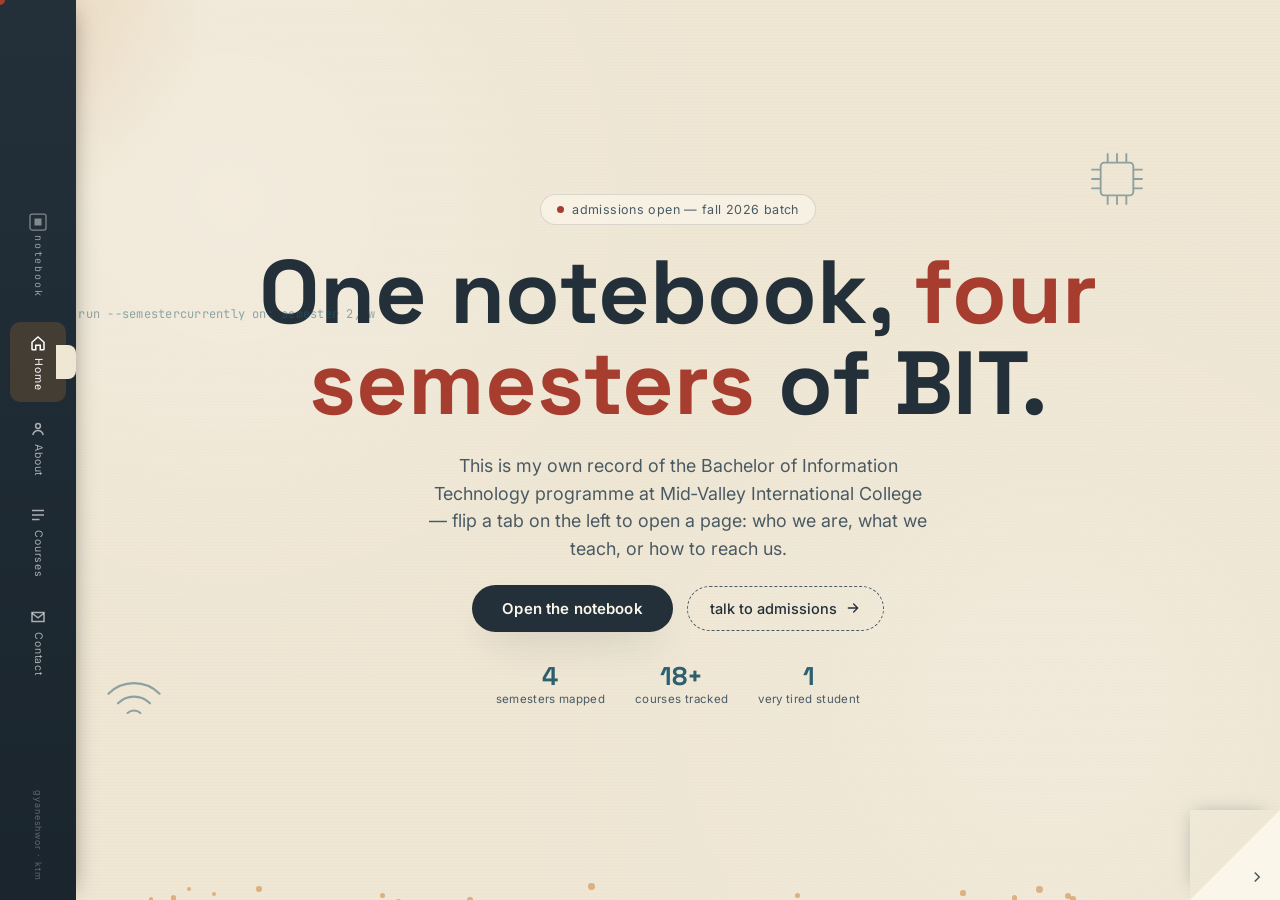
==== index.html @ 98baa6d1 "new files" ====
<!DOCTYPE html>
<html lang="en">
<head>
<meta charset="UTF-8">
<meta name="viewport" content="width=device-width, initial-scale=1.0">
<title>BIT Notebook — Mid-Valley International College</title>
<meta name="description" content="An interactive notebook for the BIT programme at Mid-Valley International College, Gyaneshwor, Kathmandu.">
<link rel="icon" href="data:image/svg+xml,%3Csvg xmlns='http://www.w3.org/2000/svg' viewBox='0 0 40 40'%3E%3Crect x='6' y='6' width='28' height='28' rx='3' fill='none' stroke='%232C5F6F' stroke-width='2'/%3E%3Cpath d='M14 14h12v12H14z' fill='%23C97B2E'/%3E%3C/svg%3E">
<link rel="stylesheet" href="style.css">
</head>
<body data-page="home">

<a href="#main" class="skip-link">Skip to content</a>
<div class="paper-grain" aria-hidden="true"></div>
<div class="cursor-glow" id="cursorGlow" aria-hidden="true"></div>
<div class="cursor-dot" id="cursorDot" aria-hidden="true"></div>
<div class="ink-transition" id="inkTransition" aria-hidden="true"></div>

  
<nav class="spine" aria-label="Notebook navigation">
  <div class="spine-mark" aria-hidden="true">
    <svg width="20" height="20" viewBox="0 0 40 40"><rect x="4" y="4" width="32" height="32" rx="4" fill="none" stroke="currentColor" stroke-width="2.5"/><path d="M13 13h14v14H13z" fill="currentColor"/></svg>
    <span>notebook</span>
  </div>
  <button class="spine-tab is-current" data-nav="index.html" aria-current="page">
    <svg viewBox="0 0 24 24" fill="none" stroke="currentColor" stroke-width="2"><path d="M4 11l8-7 8 7v9a1 1 0 01-1 1h-4v-6H9v6H5a1 1 0 01-1-1z"/></svg>
    <span>Home</span>
  </button>
  <button class="spine-tab" data-nav="about.html">
    <svg viewBox="0 0 24 24" fill="none" stroke="currentColor" stroke-width="2"><circle cx="12" cy="8" r="3.2"/><path d="M5 20c1.2-4 4-6 7-6s5.8 2 7 6"/></svg>
    <span>About</span>
  </button>
  <button class="spine-tab" data-nav="courses.html">
    <svg viewBox="0 0 24 24" fill="none" stroke="currentColor" stroke-width="2"><path d="M4 6h16M4 12h16M4 18h10"/></svg>
    <span>Courses</span>
  </button>
  <button class="spine-tab" data-nav="contact.html">
    <svg viewBox="0 0 24 24" fill="none" stroke="currentColor" stroke-width="2"><path d="M4 6h16v12H4z"/><path d="M4 7l8 6 8-6"/></svg>
    <span>Contact</span>
  </button>
  <span class="spine-foot">gyaneshwor &middot; ktm</span>
</nav>

<main id="main" class="book-page hero-page">
  <div class="hero-particles" aria-hidden="true"></div>

  <div class="doodle" data-parallax="0.4" style="top:16%;right:10%;width:70px;height:70px" aria-hidden="true">
    <svg viewBox="0 0 60 60"><rect x="16" y="16" width="28" height="28" rx="3" fill="none" stroke="currentColor" stroke-width="1.6"/><g stroke="currentColor" stroke-width="1.6"><path d="M22 16V8M30 16V8M38 16V8M22 44v8M30 44v8M38 44v8M16 22H8M16 30H8M16 38H8M44 22h8M44 30h8M44 38h8"/></g></svg>
  </div>
  <div class="doodle" data-parallax="0.55" style="bottom:20%;left:8%;width:64px;height:44px" aria-hidden="true">
    <svg viewBox="0 0 60 40"><g fill="none" stroke="currentColor" stroke-width="2" stroke-linecap="round"><path d="M6 16a34 34 0 0148 0"/><path d="M15 25a21 21 0 0130 0"/><path d="M24 34a9 9 0 0112 0"/></g></svg>
  </div>
  <div class="doodle mono" data-parallax="0.25" style="top:34%;left:5%;font-size:12px" aria-hidden="true">&gt; run --semester<span id="heroType"></span></div>

  <span class="tag-strip"><span class="tag-dot"></span> admissions open — fall 2026 batch</span>

  <h1 class="hero-title">
    One notebook, <span class="grad-word">four semesters<svg class="underline-scribble" viewBox="0 0 220 24" preserveAspectRatio="none" aria-hidden="true"><path d="M4 14 C 40 4, 80 20, 118 10 S 190 4, 216 12" fill="none" stroke="#C97B2E" stroke-width="5" stroke-linecap="round"/></svg></span> of BIT.
  </h1>

  <p class="hero-sub">This is my own record of the Bachelor of Information Technology programme at Mid&#8209;Valley International College — flip a tab on the left to open a page: who we are, what we teach, or how to reach us.</p>

  <div class="cta-row">
    <button class="stamp-btn" data-nav="about.html"><span>Open the notebook</span></button>
    <button class="ghost-btn" data-nav="contact.html">talk to admissions
      <svg viewBox="0 0 24 24" width="16" height="16"><path d="M5 12h14M13 6l6 6-6 6" fill="none" stroke="currentColor" stroke-width="2" stroke-linecap="round" stroke-linejoin="round"/></svg>
    </button>
  </div>

  <div class="hero-facts">
    <div class="hero-fact"><strong>4</strong><span>semesters mapped</span></div>
    <div class="hero-fact"><strong>18+</strong><span>courses tracked</span></div>
    <div class="hero-fact"><strong>1</strong><span>very tired student</span></div>
  </div>

  <button class="corner-fold-hint" data-nav="about.html" aria-label="Turn to the About page">
    <svg width="18" height="18" viewBox="0 0 24 24" fill="none" stroke="currentColor" stroke-width="2"><path d="M9 6l6 6-6 6"/></svg>
  </button>
</main>

<script src="script.js"></script>
</body>
</html>
---- style.css ----
@import url('https://fonts.googleapis.com/css2?family=Space+Grotesk:wght@400;500;600;700&family=Caveat:wght@500;600;700&family=Inter:wght@400;500;600;700&family=JetBrains+Mono:wght@400;500;700&display=swap');

:root {
  --paper: #efe6d3;
  --paper-deep: #e6dac0;
  --card: #fbf6ea;
  --ink: #23303a;
  --ink-soft: #4a5a63;
  --teal: #2c5f6f;
  --rust: #a63d2f;
  --amber: #c97b2e;
  --line: rgba(35, 48, 58, 0.14);
  --shadow-soft: 0 18px 40px -18px rgba(35, 48, 58, 0.35);
  --shadow-lift: 0 28px 55px -20px rgba(35, 48, 58, 0.45);
  --radius-lg: 22px;
  --radius-md: 14px;
  --spine-w: 76px;
}

* { box-sizing: border-box; }

html, body {
  height: 100%;
  margin: 0;
  overscroll-behavior: none;
}

body {
  font-family: 'Inter', sans-serif;
  color: var(--ink);
  background: var(--paper);
  overflow: hidden;
  -webkit-font-smoothing: antialiased;
}

h1, h2, h3, h4 {
  font-family: 'Space Grotesk', sans-serif;
  margin: 0;
  color: var(--ink);
}

p { margin: 0; }

a { color: inherit; text-decoration: none; }

button {
  font-family: inherit;
  border: none;
  background: none;
  cursor: pointer;
  color: inherit;
}

::selection { background: var(--amber); color: #fff; }

.hand { font-family: 'Caveat', cursive; }
.mono { font-family: 'JetBrains Mono', monospace; letter-spacing: 0.02em; }

@media (prefers-reduced-motion: reduce) {
  *, *::before, *::after {
    animation-duration: 0.001ms !important;
    transition-duration: 0.001ms !important;
  }
}

.skip-link {
  position: absolute;
  left: -999px;
  top: 0;
  background: var(--ink);
  color: #fff;
  padding: 8px 14px;
  z-index: 999;
}
.skip-link:focus { left: 8px; top: 8px; }

.paper-grain {
  position: fixed;
  inset: 0;
  pointer-events: none;
  z-index: 1;
  opacity: 0.5;
  background-image:
    radial-gradient(circle at 18% 22%, rgba(255,255,255,0.5), transparent 40%),
    radial-gradient(circle at 82% 78%, rgba(255,255,255,0.35), transparent 45%),
    repeating-linear-gradient(0deg, rgba(35,48,58,0.02) 0px, rgba(35,48,58,0.02) 1px, transparent 1px, transparent 3px);
}

.cursor-glow {
  position: fixed;
  width: 420px;
  height: 420px;
  border-radius: 50%;
  transform: translate(-50%, -50%);
  background: radial-gradient(circle, rgba(201,123,46,0.16), transparent 70%);
  pointer-events: none;
  z-index: 2;
  transition: opacity 0.3s ease;
}

.cursor-dot {
  position: fixed;
  width: 10px;
  height: 10px;
  border-radius: 50%;
  background: var(--rust);
  transform: translate(-50%, -50%);
  pointer-events: none;
  z-index: 900;
  transition: width 0.2s, height 0.2s, background 0.2s;
}
.cursor-dot.is-active { width: 26px; height: 26px; background: var(--amber); opacity: 0.55; }

@media (hover: none), (pointer: coarse) {
  .cursor-glow, .cursor-dot { display: none; }
}

.ink-transition {
  position: fixed;
  z-index: 998;
  width: 24px;
  height: 24px;
  border-radius: 50%;
  background: var(--ink);
  transform: translate(-50%, -50%) scale(0);
  pointer-events: none;
}
.ink-transition.active {
  animation: inkSpread 0.62s cubic-bezier(0.6, 0, 0.2, 1) forwards;
}
@keyframes inkSpread {
  0% { transform: translate(-50%, -50%) scale(0); }
  70% { transform: translate(-50%, -50%) scale(60); }
  100% { transform: translate(-50%, -50%) scale(80); opacity: 1; }
}

.book-page {
  position: relative;
  height: 100vh;
  width: 100vw;
  padding-left: var(--spine-w);
  display: flex;
  flex-direction: column;
  z-index: 3;
  animation: pageIn 0.7s cubic-bezier(0.2, 0.7, 0.2, 1) both;
}
@keyframes pageIn {
  from { opacity: 0; transform: translateY(14px) scale(0.995); }
  to { opacity: 1; transform: translateY(0) scale(1); }
}

.spine {
  position: fixed;
  left: 0;
  top: 0;
  height: 100vh;
  width: var(--spine-w);
  z-index: 50;
  display: flex;
  flex-direction: column;
  align-items: center;
  justify-content: center;
  gap: 6px;
  background: linear-gradient(180deg, var(--ink) 0%, #1a252d 100%);
  box-shadow: 6px 0 24px -12px rgba(0,0,0,0.5);
}

.spine-mark {
  color: rgba(255,255,255,0.55);
  margin-bottom: 18px;
  display: flex;
  flex-direction: column;
  align-items: center;
  gap: 3px;
}
.spine-mark svg { opacity: 0.8; }
.spine-mark span {
  font-family: 'JetBrains Mono', monospace;
  font-size: 10px;
  letter-spacing: 0.18em;
  writing-mode: vertical-rl;
}

.spine-tab {
  position: relative;
  width: 56px;
  padding: 12px 6px;
  border-radius: 10px;
  color: rgba(255,255,255,0.62);
  display: flex;
  flex-direction: column;
  align-items: center;
  gap: 6px;
  transition: background 0.25s, color 0.25s, transform 0.25s;
}
.spine-tab svg { width: 18px; height: 18px; }
.spine-tab span {
  font-size: 10.5px;
  letter-spacing: 0.08em;
  writing-mode: vertical-rl;
  text-orientation: mixed;
}
.spine-tab:hover { color: #fff; transform: translateX(3px); background: rgba(255,255,255,0.08); }
.spine-tab.is-current {
  color: #fff;
  background: rgba(201,123,46,0.22);
}
.spine-tab.is-current::before {
  content: '';
  position: absolute;
  right: -10px;
  top: 50%;
  width: 20px;
  height: 34px;
  transform: translateY(-50%);
  background: var(--paper);
  border-radius: 0 8px 8px 0;
}
.spine-tab:focus-visible { outline: 2px solid var(--amber); outline-offset: 2px; }

.spine-foot {
  position: absolute;
  bottom: 20px;
  color: rgba(255,255,255,0.3);
  font-size: 9px;
  letter-spacing: 0.1em;
  writing-mode: vertical-rl;
}

.corner-fold-hint {
  position: absolute;
  right: 0;
  bottom: 0;
  width: 90px;
  height: 90px;
  cursor: pointer;
  z-index: 30;
}
.corner-fold-hint::before {
  content: '';
  position: absolute;
  right: 0;
  bottom: 0;
  width: 0;
  height: 0;
  border-style: solid;
  border-width: 0 0 90px 90px;
  border-color: transparent transparent var(--card) transparent;
  box-shadow: -6px -6px 18px -10px rgba(35,48,58,0.35);
  transition: border-width 0.25s ease;
}
.corner-fold-hint:hover::before { border-width: 0 0 100px 100px; }
.corner-fold-hint svg {
  position: absolute;
  right: 14px;
  bottom: 14px;
  color: var(--ink-soft);
}

.doodle { position: absolute; color: var(--teal); opacity: 0.5; z-index: 2; }
.doodle svg { width: 100%; height: 100%; }

.hero-page {
  align-items: center;
  justify-content: center;
  text-align: center;
  gap: 22px;
  padding: 0 6vw 0 calc(var(--spine-w) + 6vw);
}

.stamp-mark {
  display: flex;
  align-items: center;
  gap: 10px;
  color: var(--teal);
}
.stamp-mark span {
  font-family: 'Space Grotesk', sans-serif;
  font-weight: 600;
  font-size: 15px;
  letter-spacing: 0.02em;
}
.stamp-mark em { font-style: normal; color: var(--rust); }

.tag-strip {
  display: inline-flex;
  align-items: center;
  gap: 8px;
  padding: 7px 16px;
  border-radius: 999px;
  border: 1px solid var(--line);
  background: rgba(251,246,234,0.7);
  font-size: 12.5px;
  letter-spacing: 0.03em;
  color: var(--ink-soft);
}
.tag-dot {
  width: 7px; height: 7px; border-radius: 50%;
  background: var(--rust);
  box-shadow: 0 0 0 0 rgba(166,61,47,0.6);
  animation: dotPulse 2.2s infinite;
}
@keyframes dotPulse {
  0% { box-shadow: 0 0 0 0 rgba(166,61,47,0.5); }
  70% { box-shadow: 0 0 0 8px rgba(166,61,47,0); }
  100% { box-shadow: 0 0 0 0 rgba(166,61,47,0); }
}

.hero-title {
  font-size: clamp(2.6rem, 7vw, 5.6rem);
  line-height: 1.02;
  font-weight: 700;
  max-width: 16ch;
}
.hero-title .grad-word { position: relative; color: var(--rust); }
.underline-scribble { width: 100%; height: 16px; position: absolute; left: 0; bottom: -10px; }

.hero-sub {
  max-width: 46ch;
  font-size: clamp(0.95rem, 1.5vw, 1.12rem);
  color: var(--ink-soft);
  line-height: 1.55;
}

.cta-row { display: flex; align-items: center; gap: 14px; flex-wrap: wrap; justify-content: center; }

.stamp-btn {
  position: relative;
  display: inline-flex;
  align-items: center;
  gap: 8px;
  padding: 14px 30px;
  border-radius: 999px;
  background: var(--ink);
  color: #fbf6ea;
  font-weight: 600;
  font-size: 15px;
  letter-spacing: 0.01em;
  box-shadow: var(--shadow-soft);
  transition: transform 0.25s cubic-bezier(0.2,0.8,0.2,1), box-shadow 0.25s;
}
.stamp-btn:hover { transform: translateY(-3px); box-shadow: var(--shadow-lift); }
.stamp-btn:active { transform: translateY(0); }
.stamp-btn.dark { background: var(--rust); }

.ghost-btn {
  display: inline-flex;
  align-items: center;
  gap: 8px;
  padding: 13px 22px;
  border-radius: 999px;
  border: 1.5px dashed var(--ink-soft);
  color: var(--ink);
  font-weight: 500;
  font-size: 14.5px;
  transition: background 0.25s, border-color 0.25s, transform 0.2s;
}
.ghost-btn:hover { background: rgba(35,48,58,0.06); border-color: var(--ink); transform: translateY(-2px); }

.hero-facts { display: flex; gap: 30px; margin-top: 6px; }
.hero-fact { display: flex; flex-direction: column; align-items: center; }
.hero-fact strong { font-family: 'Space Grotesk', sans-serif; font-size: 1.6rem; color: var(--teal); }
.hero-fact span { font-size: 11.5px; color: var(--ink-soft); letter-spacing: 0.03em; }

.hero-particles { position: absolute; inset: 0; overflow: hidden; z-index: 1; pointer-events: none; }
.hero-particles span {
  position: absolute;
  width: 5px; height: 5px;
  border-radius: 50%;
  background: var(--amber);
  opacity: 0.5;
  animation: floaty linear infinite;
}
@keyframes floaty {
  0% { transform: translateY(0) translateX(0); opacity: 0; }
  10% { opacity: 0.55; }
  90% { opacity: 0.4; }
  100% { transform: translateY(-90vh) translateX(20px); opacity: 0; }
}

.content-head {
  display: flex;
  align-items: baseline;
  justify-content: space-between;
  gap: 24px;
  padding: 4vh 4vw 0;
}
.content-head .eyebrow {
  font-family: 'JetBrains Mono', monospace;
  font-size: 11.5px;
  letter-spacing: 0.14em;
  text-transform: uppercase;
  color: var(--rust);
}
.content-head h2 { font-size: clamp(1.6rem, 3vw, 2.3rem); }

.tab-flags {
  display: flex;
  gap: 8px;
  padding: 0 4vw;
  margin-top: 14px;
}
.tab-flag {
  padding: 9px 18px;
  border-radius: 10px 10px 0 0;
  background: rgba(35,48,58,0.06);
  color: var(--ink-soft);
  font-size: 13.5px;
  font-weight: 600;
  letter-spacing: 0.01em;
  transition: background 0.25s, color 0.25s, transform 0.2s;
  position: relative;
  top: 2px;
}
.tab-flag:hover { transform: translateY(-2px); }
.tab-flag.is-active {
  background: var(--card);
  color: var(--ink);
  box-shadow: 0 -6px 16px -8px rgba(35,48,58,0.3);
}

.tab-stage {
  flex: 1;
  margin: 0 4vw 4vh;
  background: var(--card);
  border-radius: 4px var(--radius-lg) var(--radius-lg) var(--radius-lg);
  box-shadow: var(--shadow-soft);
  overflow: hidden;
  position: relative;
}

.tab-panel {
  position: absolute;
  inset: 0;
  padding: clamp(20px, 4vh, 44px) clamp(20px, 4vw, 56px);
  overflow: auto;
  opacity: 0;
  transform: rotateY(8deg) translateX(14px);
  transform-origin: left center;
  transition: opacity 0.4s ease, transform 0.45s cubic-bezier(0.2,0.8,0.2,1);
  pointer-events: none;
}
.tab-panel.is-active {
  opacity: 1;
  transform: rotateY(0) translateX(0);
  pointer-events: auto;
}

.about-grid {
  display: grid;
  grid-template-columns: 1.15fr 0.85fr;
  gap: 34px;
  height: 100%;
  align-items: start;
}
.about-copy p { color: var(--ink-soft); line-height: 1.7; font-size: 1rem; margin-bottom: 14px; }
.about-copy .handwritten { display: block; margin-top: 6px; font-family: 'Caveat', cursive; font-size: 1.3rem; color: var(--rust); }

.stat-strip { display: grid; grid-template-columns: repeat(4, 1fr); gap: 14px; margin-top: 22px; }
.stat-cell { text-align: center; padding: 14px 6px; border-radius: var(--radius-md); background: rgba(44,95,111,0.06); }
.stat-cell strong { display: block; font-family: 'Space Grotesk', sans-serif; font-size: 1.5rem; color: var(--teal); }
.stat-cell span { font-size: 11px; color: var(--ink-soft); }

.note-stack { display: flex; flex-direction: column; gap: 14px; }
.note-card {
  position: relative;
  background: #fff;
  border-radius: var(--radius-md);
  padding: 16px 18px;
  box-shadow: 0 10px 24px -14px rgba(35,48,58,0.28);
  transform: rotate(var(--r, 0deg));
}
.note-card h4 { font-size: 0.95rem; margin-bottom: 4px; }
.note-card p { font-size: 0.86rem; color: var(--ink-soft); line-height: 1.5; }
.pushpin { position: absolute; top: -7px; left: 16px; width: 14px; height: 14px; border-radius: 50%; background: var(--rust); box-shadow: 0 3px 6px rgba(0,0,0,0.3); }

.photo-grid { display: grid; grid-template-columns: repeat(3, 1fr); grid-template-rows: repeat(2, 1fr); gap: 14px; height: 100%; }
.media-placeholder {
  position: relative;
  border-radius: var(--radius-md);
  border: 1.5px dashed var(--line);
  background: repeating-linear-gradient(135deg, rgba(35,48,58,0.03) 0 10px, transparent 10px 20px);
  display: flex;
  align-items: center;
  justify-content: center;
  min-height: 90px;
}
.media-placeholder::after {
  content: attr(data-label);
  font-family: 'JetBrains Mono', monospace;
  font-size: 11px;
  color: var(--ink-soft);
  letter-spacing: 0.04em;
  text-transform: uppercase;
  text-align: center;
  padding: 0 10px;
}
.photo-note { margin-top: 16px; font-size: 13px; color: var(--ink-soft); }

.reach-grid { display: grid; grid-template-columns: repeat(2, 1fr); gap: 16px; height: 100%; align-content: start; }
.reach-card { border-radius: var(--radius-md); background: rgba(44,95,111,0.06); padding: 20px; }
.reach-card h4 { font-size: 0.85rem; text-transform: uppercase; letter-spacing: 0.06em; color: var(--teal); margin-bottom: 6px; }
.reach-card p { font-size: 1rem; }

.promo-strip {
  margin: 0 4vw;
  border-radius: var(--radius-lg);
  background: linear-gradient(120deg, var(--rust), var(--amber));
  color: #fff;
  padding: 20px 30px;
  display: flex;
  align-items: center;
  justify-content: space-between;
  gap: 20px;
  box-shadow: var(--shadow-soft);
  flex-wrap: wrap;
}
.promo-strip .promo-copy h3 { color: #fff; font-size: clamp(1.1rem, 2.4vw, 1.5rem); }
.promo-strip .promo-copy p { color: rgba(255,255,255,0.88); font-size: 0.92rem; margin-top: 4px; }
.promo-strip .stamp-btn { background: #fff; color: var(--rust); }

.roadmap-row {
  display: grid;
  grid-template-columns: repeat(4, 1fr);
  gap: 16px;
  margin: 3vh 4vw 0;
}
.mini-card {
  position: relative;
  background: var(--card);
  border-radius: var(--radius-md);
  padding: 18px;
  box-shadow: var(--shadow-soft);
  cursor: pointer;
  transition: transform 0.3s cubic-bezier(0.2,0.8,0.2,1), box-shadow 0.3s;
  transform: rotate(var(--rot, 0deg));
}
.mini-card:hover { transform: rotate(0deg) translateY(-6px) scale(1.02); box-shadow: var(--shadow-lift); }
.mini-card .idx { font-family: 'JetBrains Mono', monospace; font-size: 11px; color: var(--rust); }
.mini-card h4 { font-size: 1.05rem; margin: 6px 0 3px; }
.mini-card p { font-size: 0.82rem; color: var(--ink-soft); }
.mini-card:focus-visible { outline: 2px solid var(--amber); outline-offset: 3px; }

.testimonial-zone {
  flex: 1;
  margin: 3vh 4vw 4vh;
  border-radius: var(--radius-lg);
  background: var(--card);
  box-shadow: var(--shadow-soft);
  display: flex;
  align-items: center;
  justify-content: center;
  position: relative;
  overflow: hidden;
}
.testimonial-track { max-width: 640px; text-align: center; padding: 0 60px; }
.testimonial-track p.quote { font-family: 'Caveat', cursive; font-size: clamp(1.3rem, 2.6vw, 1.8rem); color: var(--ink); line-height: 1.4; }
.testimonial-track .who { margin-top: 14px; font-size: 0.85rem; color: var(--teal); font-weight: 600; }
.carousel-arrow {
  position: absolute;
  top: 50%;
  transform: translateY(-50%);
  width: 40px; height: 40px;
  border-radius: 50%;
  background: rgba(35,48,58,0.08);
  display: flex;
  align-items: center;
  justify-content: center;
  transition: background 0.25s;
}
.carousel-arrow:hover { background: rgba(35,48,58,0.16); }
.carousel-arrow.prev { left: 18px; }
.carousel-arrow.next { right: 18px; }
.carousel-dots { position: absolute; bottom: 16px; left: 50%; transform: translateX(-50%); display: flex; gap: 7px; }
.carousel-dots span { width: 7px; height: 7px; border-radius: 50%; background: rgba(35,48,58,0.2); transition: background 0.25s, transform 0.25s; }
.carousel-dots span.is-active { background: var(--rust); transform: scale(1.3); }

.modal-overlay {
  position: fixed;
  inset: 0;
  background: rgba(35,48,58,0.55);
  backdrop-filter: blur(3px);
  display: flex;
  align-items: center;
  justify-content: center;
  z-index: 400;
  opacity: 0;
  pointer-events: none;
  transition: opacity 0.3s ease;
}
.modal-overlay.is-open { opacity: 1; pointer-events: auto; }
.modal-card {
  width: min(520px, 88vw);
  max-height: 78vh;
  overflow: auto;
  background: var(--card);
  border-radius: var(--radius-lg);
  padding: 30px 32px;
  box-shadow: var(--shadow-lift);
  transform: translateY(16px) scale(0.96);
  transition: transform 0.35s cubic-bezier(0.2,0.8,0.2,1);
}
.modal-overlay.is-open .modal-card { transform: translateY(0) scale(1); }
.modal-close {
  position: absolute;
  top: 18px; right: 22px;
  width: 34px; height: 34px;
  border-radius: 50%;
  background: rgba(35,48,58,0.08);
  display: flex; align-items: center; justify-content: center;
  transition: background 0.2s, transform 0.2s;
}
.modal-close:hover { background: rgba(35,48,58,0.16); transform: rotate(90deg); }
.modal-eyebrow { font-family: 'JetBrains Mono', monospace; font-size: 11px; color: var(--rust); letter-spacing: 0.1em; }
.modal-card h3 { margin-top: 6px; font-size: 1.4rem; }
.course-list { list-style: none; margin: 16px 0 0; padding: 0; display: flex; flex-direction: column; gap: 9px; }
.course-list li {
  padding: 10px 14px;
  border-radius: 9px;
  background: rgba(44,95,111,0.07);
  font-size: 0.92rem;
  display: flex;
  align-items: center;
  gap: 10px;
}
.course-list li::before { content: '\2022'; color: var(--rust); font-size: 1.2rem; line-height: 0; }

.contact-page { align-items: center; justify-content: center; }
.postcard-shell {
  width: min(880px, 92vw);
  background: var(--card);
  border-radius: var(--radius-lg);
  box-shadow: var(--shadow-soft);
  padding: clamp(24px, 4vh, 40px) clamp(24px, 4vw, 48px);
  display: grid;
  grid-template-columns: 1.3fr 0.9fr;
  gap: 30px;
}
.postcard-shell .content-head { padding: 0 0 4px; }
.field-row { display: grid; grid-template-columns: 1fr 1fr; gap: 14px; }
.field { display: flex; flex-direction: column; gap: 5px; margin-bottom: 12px; }
.field label { font-size: 12px; letter-spacing: 0.04em; color: var(--ink-soft); text-transform: uppercase; }
.field input, .field textarea {
  font-family: 'Inter', sans-serif;
  font-size: 14.5px;
  padding: 11px 13px;
  border-radius: 10px;
  border: 1.5px solid var(--line);
  background: #fff;
  color: var(--ink);
  transition: border-color 0.2s, box-shadow 0.2s;
  resize: none;
}
.field input:focus, .field textarea:focus {
  outline: none;
  border-color: var(--teal);
  box-shadow: 0 0 0 3px rgba(44,95,111,0.14);
}
.field.invalid input, .field.invalid textarea { border-color: var(--rust); }
.field-error { min-height: 15px; font-size: 11.5px; color: var(--rust); }
.field-success {
  margin-top: 10px;
  font-size: 13px;
  color: var(--teal);
  opacity: 0;
  transform: translateY(4px);
  transition: opacity 0.3s, transform 0.3s;
}
.field-success.show { opacity: 1; transform: translateY(0); }
.contact-side { display: flex; flex-direction: column; gap: 12px; justify-content: center; }
.fact-card { padding: 14px 16px; border-radius: var(--radius-md); background: rgba(44,95,111,0.06); }
.fact-card h4 { font-size: 0.78rem; text-transform: uppercase; letter-spacing: 0.06em; color: var(--teal); margin-bottom: 3px; }
.fact-card p { font-size: 0.95rem; }

.thankyou-page { align-items: center; justify-content: center; text-align: center; gap: 20px; }
.stamp-check {
  width: 108px; height: 108px;
  border: 3px solid var(--teal);
  border-radius: 50%;
  display: flex; align-items: center; justify-content: center;
  transform: rotate(-8deg) scale(0.6);
  opacity: 0;
  animation: stampIn 0.6s 0.15s cubic-bezier(0.2,0.9,0.3,1.2) forwards;
}
@keyframes stampIn { to { transform: rotate(-8deg) scale(1); opacity: 1; } }
.stamp-check svg { width: 46px; height: 46px; color: var(--teal); }

@media (max-width: 900px) {
  :root { --spine-w: 0px; }
  .spine {
    top: auto; bottom: 0; left: 0; right: 0;
    height: 62px; width: 100%;
    flex-direction: row; justify-content: space-around;
    background: linear-gradient(90deg, var(--ink), #1a252d);
  }
  .spine-mark, .spine-foot { display: none; }
  .spine-tab { width: auto; flex-direction: row; padding: 8px 10px; }
  .spine-tab span { writing-mode: horizontal-tb; font-size: 10px; }
  .spine-tab.is-current::before { display: none; }
  .book-page { padding: 0; padding-bottom: 62px; }
  .hero-page { padding: 0 6vw; }
  .about-grid, .postcard-shell { grid-template-columns: 1fr; overflow: auto; }
  .photo-grid { grid-template-columns: repeat(2, 1fr); grid-template-rows: repeat(3, 1fr); }
  .roadmap-row { grid-template-columns: repeat(2, 1fr); }
  .field-row { grid-template-columns: 1fr; }
  .tab-panel { overflow: auto; }
}

/* ===== DaisyUI Carousel Fix ===== */

.carousel {
    display: flex !important;
    flex-direction: row !important;
    overflow-x: auto !important;
    overflow-y: hidden !important;
    gap: 18px;
    width: 100%;
    white-space: nowrap;
    scroll-snap-type: x mandatory;
    padding: 10px;
}

.carousel-item {
    flex: 0 0 auto !important;
    display: block !important;
    scroll-snap-align: center;
}

.carousel-item img {
    width: 320px;
    height: 220px;
    object-fit: cover;
    border-radius: 18px;
    display: block;
}
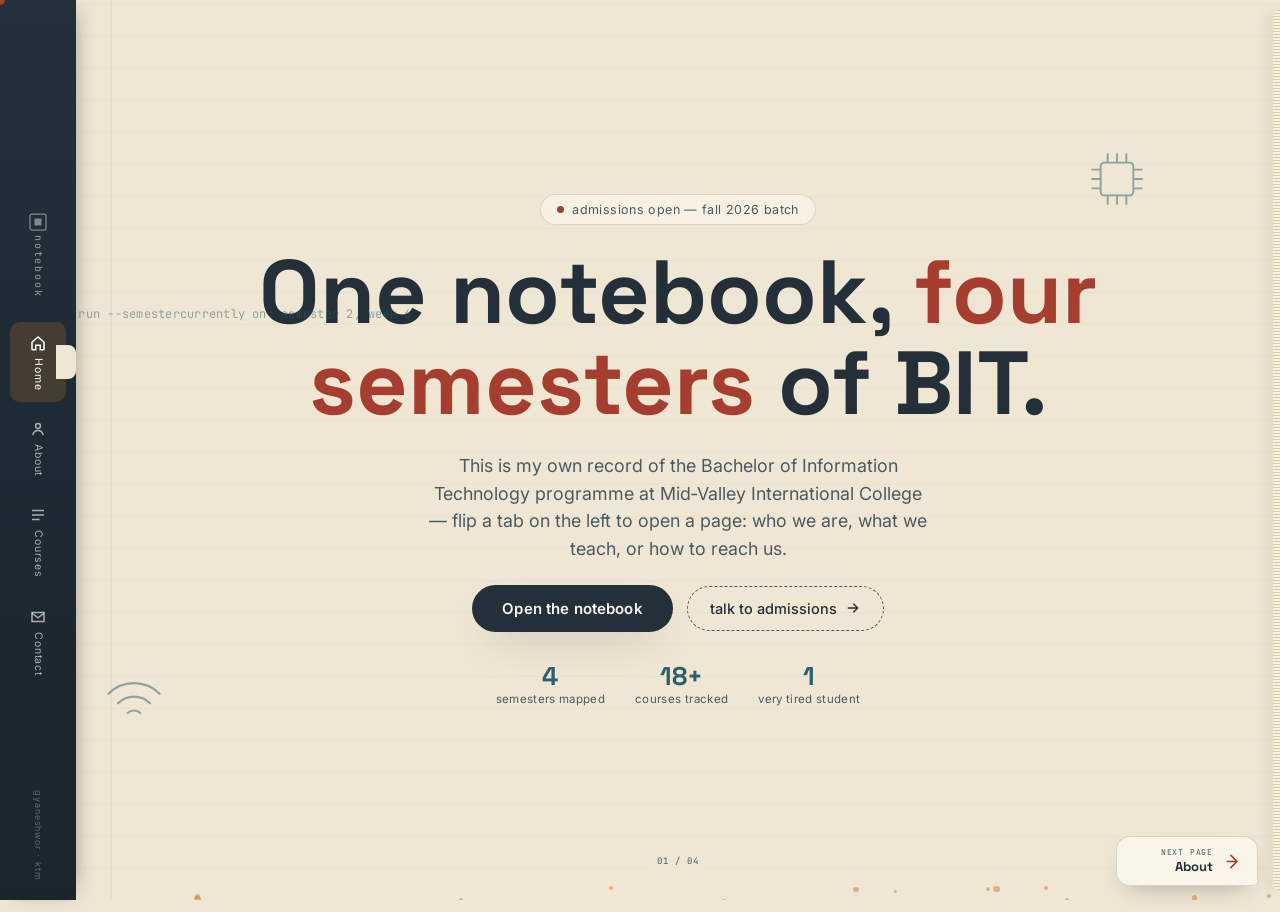
==== commit df2eb75c: "Improve notebook page flip experience" ====
--- a/index.html
+++ b/index.html
@@ -14,7 +14,6 @@
 <div class="paper-grain" aria-hidden="true"></div>
 <div class="cursor-glow" id="cursorGlow" aria-hidden="true"></div>
 <div class="cursor-dot" id="cursorDot" aria-hidden="true"></div>
-<div class="ink-transition" id="inkTransition" aria-hidden="true"></div>
 
   
 <nav class="spine" aria-label="Notebook navigation">
@@ -73,11 +72,8 @@
     <div class="hero-fact"><strong>1</strong><span>very tired student</span></div>
   </div>
 
-  <button class="corner-fold-hint" data-nav="about.html" aria-label="Turn to the About page">
-    <svg width="18" height="18" viewBox="0 0 24 24" fill="none" stroke="currentColor" stroke-width="2"><path d="M9 6l6 6-6 6"/></svg>
-  </button>
 </main>
 
 <script src="script.js"></script>
 </body>
-</html>+</html>
--- a/style.css
+++ b/style.css
@@ -15,12 +15,15 @@
   --radius-lg: 22px;
   --radius-md: 14px;
   --spine-w: 76px;
+  --mobile-nav-h: calc(62px + env(safe-area-inset-bottom, 0px));
+  --turn-space: 72px;
 }
 
 * { box-sizing: border-box; }
 
 html, body {
   height: 100%;
+  height: 100dvh;
   margin: 0;
   overscroll-behavior: none;
 }
@@ -30,6 +33,7 @@
   color: var(--ink);
   background: var(--paper);
   overflow: hidden;
+  perspective: 2200px;
   -webkit-font-smoothing: antialiased;
 }
 
@@ -115,39 +119,81 @@
   .cursor-glow, .cursor-dot { display: none; }
 }
 
-.ink-transition {
-  position: fixed;
-  z-index: 998;
-  width: 24px;
-  height: 24px;
-  border-radius: 50%;
-  background: var(--ink);
-  transform: translate(-50%, -50%) scale(0);
-  pointer-events: none;
-}
-.ink-transition.active {
-  animation: inkSpread 0.62s cubic-bezier(0.6, 0, 0.2, 1) forwards;
-}
-@keyframes inkSpread {
-  0% { transform: translate(-50%, -50%) scale(0); }
-  70% { transform: translate(-50%, -50%) scale(60); }
-  100% { transform: translate(-50%, -50%) scale(80); opacity: 1; }
-}
-
 .book-page {
   position: relative;
   height: 100vh;
+  height: 100dvh;
   width: 100vw;
   padding-left: var(--spine-w);
   display: flex;
   flex-direction: column;
+  min-width: 0;
+  min-height: 0;
+  overflow: hidden;
   z-index: 3;
+  transform-style: preserve-3d;
+  backface-visibility: hidden;
+  background-color: var(--paper);
+  background-image:
+    linear-gradient(90deg, transparent 0, transparent calc(var(--spine-w) + 34px), rgba(166,61,47,0.13) calc(var(--spine-w) + 35px), transparent calc(var(--spine-w) + 36px)),
+    repeating-linear-gradient(0deg, transparent 0, transparent 31px, rgba(44,95,111,0.07) 32px);
   animation: pageIn 0.7s cubic-bezier(0.2, 0.7, 0.2, 1) both;
+}
+.book-page::after {
+  content: '';
+  position: absolute;
+  z-index: 40;
+  top: 10px;
+  right: 0;
+  bottom: 10px;
+  width: 7px;
+  border-radius: 6px 0 0 6px;
+  background: repeating-linear-gradient(0deg, #d8c9ab 0 1px, #f8f0df 1px 3px);
+  box-shadow: -5px 0 12px rgba(35,48,58,0.1);
+  pointer-events: none;
 }
 @keyframes pageIn {
   from { opacity: 0; transform: translateY(14px) scale(0.995); }
   to { opacity: 1; transform: translateY(0) scale(1); }
 }
+
+.book-page.turn-out-next {
+  transform-origin: left center;
+  animation: turnOutNext 0.72s cubic-bezier(0.62, 0.05, 0.28, 0.96) both;
+}
+.book-page.turn-out-previous {
+  transform-origin: right center;
+  animation: turnOutPrevious 0.72s cubic-bezier(0.62, 0.05, 0.28, 0.96) both;
+}
+.book-page.turn-in-next {
+  transform-origin: right center;
+  animation: turnInNext 0.66s cubic-bezier(0.18, 0.72, 0.24, 1) both;
+}
+.book-page.turn-in-previous {
+  transform-origin: left center;
+  animation: turnInPrevious 0.66s cubic-bezier(0.18, 0.72, 0.24, 1) both;
+}
+@keyframes turnOutNext {
+  0% { transform: rotateY(0deg); filter: brightness(1); box-shadow: none; }
+  35% { filter: brightness(0.98); box-shadow: 28px 0 42px rgba(35,48,58,0.22); }
+  100% { transform: rotateY(-92deg); filter: brightness(0.72); box-shadow: 55px 0 70px rgba(35,48,58,0.32); }
+}
+@keyframes turnOutPrevious {
+  0% { transform: rotateY(0deg); filter: brightness(1); box-shadow: none; }
+  35% { filter: brightness(0.98); box-shadow: -28px 0 42px rgba(35,48,58,0.22); }
+  100% { transform: rotateY(92deg); filter: brightness(0.72); box-shadow: -55px 0 70px rgba(35,48,58,0.32); }
+}
+@keyframes turnInNext {
+  from { opacity: 0.55; transform: rotateY(72deg); filter: brightness(0.8); box-shadow: -45px 0 60px rgba(35,48,58,0.28); }
+  to { opacity: 1; transform: rotateY(0); filter: brightness(1); box-shadow: none; }
+}
+@keyframes turnInPrevious {
+  from { opacity: 0.55; transform: rotateY(-72deg); filter: brightness(0.8); box-shadow: 45px 0 60px rgba(35,48,58,0.28); }
+  to { opacity: 1; transform: rotateY(0); filter: brightness(1); box-shadow: none; }
+}
+.is-turning .page-turn-controls,
+.is-turning .spine { pointer-events: none; }
+.is-turning .page-turn-controls { opacity: 0; transform: translateY(8px); }
 
 .spine {
   position: fixed;
@@ -227,34 +273,90 @@
   writing-mode: vertical-rl;
 }
 
-.corner-fold-hint {
-  position: absolute;
-  right: 0;
-  bottom: 0;
-  width: 90px;
-  height: 90px;
-  cursor: pointer;
-  z-index: 30;
-}
-.corner-fold-hint::before {
+.page-turn-controls {
+  position: fixed;
+  z-index: 90;
+  left: calc(var(--spine-w) + 22px);
+  right: 22px;
+  bottom: 14px;
+  display: grid;
+  grid-template-columns: minmax(0, 1fr) auto minmax(0, 1fr);
+  align-items: end;
+  pointer-events: none;
+  transition: opacity 0.2s ease, transform 0.2s ease;
+}
+.page-turn-button {
+  position: relative;
+  min-width: 142px;
+  min-height: 50px;
+  padding: 8px 13px;
+  border: 1px solid rgba(35,48,58,0.16);
+  border-radius: 14px 14px 5px 14px;
+  background: rgba(251,246,234,0.94);
+  box-shadow: 0 10px 24px -14px rgba(35,48,58,0.5);
+  display: flex;
+  align-items: center;
+  justify-content: flex-end;
+  gap: 10px;
+  pointer-events: auto;
+  transition: transform 0.25s ease, box-shadow 0.25s ease, background 0.25s ease;
+}
+.page-turn-button.previous {
+  justify-self: start;
+  flex-direction: row-reverse;
+  border-radius: 14px 14px 14px 5px;
+  text-align: left;
+}
+.page-turn-button.next { justify-self: end; text-align: right; }
+.page-turn-button::after {
   content: '';
   position: absolute;
-  right: 0;
+  width: 22px;
+  height: 22px;
   bottom: 0;
-  width: 0;
-  height: 0;
-  border-style: solid;
-  border-width: 0 0 90px 90px;
-  border-color: transparent transparent var(--card) transparent;
-  box-shadow: -6px -6px 18px -10px rgba(35,48,58,0.35);
-  transition: border-width 0.25s ease;
-}
-.corner-fold-hint:hover::before { border-width: 0 0 100px 100px; }
-.corner-fold-hint svg {
-  position: absolute;
-  right: 14px;
-  bottom: 14px;
+  background: linear-gradient(135deg, transparent 49%, rgba(201,123,46,0.22) 50%);
+  opacity: 0;
+  transition: opacity 0.25s ease;
+}
+.page-turn-button.previous::after { left: 0; transform: scaleX(-1); }
+.page-turn-button.next::after { right: 0; }
+.page-turn-button:hover {
+  transform: translateY(-4px) rotate(-0.5deg);
+  background: var(--card);
+  box-shadow: 0 18px 30px -16px rgba(35,48,58,0.52);
+}
+.page-turn-button:hover::after { opacity: 1; }
+.page-turn-button.previous:hover { transform: translateY(-4px) rotate(0.5deg); }
+.page-turn-button:focus-visible { outline: 2px solid var(--amber); outline-offset: 3px; }
+.page-turn-button svg {
+  width: 21px;
+  height: 21px;
+  flex: 0 0 auto;
+  fill: none;
+  stroke: var(--rust);
+  stroke-width: 1.8;
+  stroke-linecap: round;
+  stroke-linejoin: round;
+}
+.turn-copy { display: flex; flex-direction: column; line-height: 1.05; }
+.turn-copy small {
+  margin-bottom: 4px;
+  font-family: 'JetBrains Mono', monospace;
   color: var(--ink-soft);
+  font-size: 8px;
+  letter-spacing: 0.1em;
+  text-transform: uppercase;
+}
+.turn-copy strong { font-family: 'Space Grotesk', sans-serif; font-size: 13px; }
+.page-number {
+  align-self: center;
+  padding: 5px 10px;
+  border-radius: 999px;
+  background: rgba(239,230,211,0.85);
+  color: var(--ink-soft);
+  font-size: 9px;
+  letter-spacing: 0.12em;
+  text-transform: uppercase;
 }
 
 .doodle { position: absolute; color: var(--teal); opacity: 0.5; z-index: 2; }
@@ -421,7 +523,8 @@
 
 .tab-stage {
   flex: 1;
-  margin: 0 4vw 4vh;
+  min-height: 0;
+  margin: 0 4vw max(4vh, var(--turn-space));
   background: var(--card);
   border-radius: 4px var(--radius-lg) var(--radius-lg) var(--radius-lg);
   box-shadow: var(--shadow-soft);
@@ -433,7 +536,7 @@
   position: absolute;
   inset: 0;
   padding: clamp(20px, 4vh, 44px) clamp(20px, 4vw, 56px);
-  overflow: auto;
+  overflow: hidden;
   opacity: 0;
   transform: rotateY(8deg) translateX(14px);
   transform-origin: left center;
@@ -451,6 +554,7 @@
   grid-template-columns: 1.15fr 0.85fr;
   gap: 34px;
   height: 100%;
+  min-height: 0;
   align-items: start;
 }
 .about-copy p { color: var(--ink-soft); line-height: 1.7; font-size: 1rem; margin-bottom: 14px; }
@@ -543,7 +647,8 @@
 
 .testimonial-zone {
   flex: 1;
-  margin: 3vh 4vw 4vh;
+  min-height: 0;
+  margin: 3vh 4vw max(4vh, var(--turn-space));
   border-radius: var(--radius-lg);
   background: var(--card);
   box-shadow: var(--shadow-soft);
@@ -591,8 +696,8 @@
 .modal-overlay.is-open { opacity: 1; pointer-events: auto; }
 .modal-card {
   width: min(520px, 88vw);
-  max-height: 78vh;
-  overflow: auto;
+  max-height: min(78vh, 640px);
+  overflow: hidden;
   background: var(--card);
   border-radius: var(--radius-lg);
   padding: 30px 32px;
@@ -627,7 +732,9 @@
 
 .contact-page { align-items: center; justify-content: center; }
 .postcard-shell {
-  width: min(880px, 92vw);
+  width: min(880px, calc(100vw - var(--spine-w) - 8vw));
+  max-height: calc(100dvh - var(--turn-space) - 28px);
+  min-height: 0;
   background: var(--card);
   border-radius: var(--radius-lg);
   box-shadow: var(--shadow-soft);
@@ -689,7 +796,8 @@
   :root { --spine-w: 0px; }
   .spine {
     top: auto; bottom: 0; left: 0; right: 0;
-    height: 62px; width: 100%;
+    height: var(--mobile-nav-h); width: 100%;
+    padding-bottom: env(safe-area-inset-bottom, 0px);
     flex-direction: row; justify-content: space-around;
     background: linear-gradient(90deg, var(--ink), #1a252d);
   }
@@ -697,39 +805,110 @@
   .spine-tab { width: auto; flex-direction: row; padding: 8px 10px; }
   .spine-tab span { writing-mode: horizontal-tb; font-size: 10px; }
   .spine-tab.is-current::before { display: none; }
-  .book-page { padding: 0; padding-bottom: 62px; }
-  .hero-page { padding: 0 6vw; }
-  .about-grid, .postcard-shell { grid-template-columns: 1fr; overflow: auto; }
-  .photo-grid { grid-template-columns: repeat(2, 1fr); grid-template-rows: repeat(3, 1fr); }
+  .book-page {
+    padding: 0 0 var(--mobile-nav-h);
+    background-image:
+      linear-gradient(90deg, transparent 0, transparent 32px, rgba(166,61,47,0.13) 33px, transparent 34px),
+      repeating-linear-gradient(0deg, transparent 0, transparent 31px, rgba(44,95,111,0.07) 32px);
+  }
+  .hero-page { padding: 0 6vw var(--mobile-nav-h); }
+  .page-turn-controls {
+    left: 12px;
+    right: 12px;
+    bottom: calc(var(--mobile-nav-h) + 8px);
+  }
+  .page-turn-button { min-width: 124px; min-height: 46px; padding: 7px 10px; }
+  .about-grid { grid-template-columns: minmax(0, 1.15fr) minmax(190px, 0.85fr); gap: 20px; }
+  .postcard-shell { grid-template-columns: minmax(0, 1.2fr) minmax(170px, 0.8fr); gap: 18px; }
+  .photo-grid { grid-template-columns: repeat(3, 1fr); grid-template-rows: repeat(2, 1fr); }
   .roadmap-row { grid-template-columns: repeat(2, 1fr); }
-  .field-row { grid-template-columns: 1fr; }
-  .tab-panel { overflow: auto; }
-}
-
-/* ===== DaisyUI Carousel Fix ===== */
-
-.carousel {
-    display: flex !important;
-    flex-direction: row !important;
-    overflow-x: auto !important;
-    overflow-y: hidden !important;
-    gap: 18px;
-    width: 100%;
-    white-space: nowrap;
-    scroll-snap-type: x mandatory;
-    padding: 10px;
-}
-
-.carousel-item {
-    flex: 0 0 auto !important;
-    display: block !important;
-    scroll-snap-align: center;
-}
-
-.carousel-item img {
-    width: 320px;
-    height: 220px;
-    object-fit: cover;
-    border-radius: 18px;
-    display: block;
-}+}
+
+@media (max-width: 680px) {
+  :root { --turn-space: 58px; }
+  .content-head { padding: 2.2vh 5vw 0; }
+  .content-head h2 { font-size: clamp(1.35rem, 6vw, 1.8rem); }
+  .tab-flags { margin-top: 9px; padding: 0 5vw; }
+  .tab-flag { padding: 8px 11px; font-size: 11.5px; }
+  .tab-stage { margin-left: 5vw; margin-right: 5vw; }
+  .tab-panel { padding: 16px 18px; }
+  .about-grid { display: block; }
+  .about-copy p { font-size: 0.86rem; line-height: 1.5; margin-bottom: 9px; }
+  .about-copy .handwritten { font-size: 1.05rem; }
+  .note-stack { display: none; }
+  .stat-strip { gap: 5px; margin-top: 12px; }
+  .stat-cell { padding: 8px 3px; }
+  .stat-cell strong { font-size: 1.08rem; }
+  .stat-cell span { font-size: 8.5px; }
+  .photo-grid { grid-template-columns: repeat(2, 1fr); grid-template-rows: repeat(3, 1fr); gap: 8px; }
+  .photo-note { margin-top: 8px; font-size: 11px; }
+  .reach-grid { gap: 9px; }
+  .reach-card { padding: 13px; }
+  .promo-strip { margin: 0 5vw; padding: 13px 16px; flex-wrap: nowrap; }
+  .promo-strip .promo-copy p { font-size: 0.78rem; }
+  .promo-strip .stamp-btn { padding: 10px 16px; flex: 0 0 auto; }
+  .roadmap-row { margin: 2vh 5vw 0; gap: 10px; }
+  .mini-card { padding: 13px; }
+  .testimonial-zone { margin-left: 5vw; margin-right: 5vw; }
+  .testimonial-track { padding: 0 45px; }
+  .postcard-shell {
+    width: calc(100vw - 10vw);
+    grid-template-columns: 1fr;
+    padding: 18px 20px;
+  }
+  .contact-side { display: none; }
+  .postcard-shell .content-head { padding: 0; }
+  .page-turn-button { min-width: 46px; width: 46px; border-radius: 50%; justify-content: center; }
+  .page-turn-button.previous { border-radius: 50%; justify-content: center; }
+  .turn-copy { display: none; }
+}
+
+@media (max-width: 520px) {
+  .hero-page { gap: 15px; }
+  .hero-title { font-size: clamp(2.15rem, 11vw, 3.2rem); }
+  .hero-sub { font-size: 0.88rem; line-height: 1.45; }
+  .hero-facts { gap: 16px; }
+  .hero-fact span { max-width: 72px; font-size: 9px; }
+  .promo-strip .promo-copy p { display: none; }
+  .roadmap-row { gap: 7px; }
+  .mini-card { padding: 10px; }
+  .mini-card p { font-size: 0.72rem; }
+  .testimonial-track p.quote { font-size: 1.15rem; }
+  .field-row { grid-template-columns: 1fr; gap: 0; }
+}
+
+@media (max-height: 720px) {
+  :root { --turn-space: 58px; }
+  .hero-page { gap: 13px; }
+  .hero-title { font-size: clamp(2.2rem, 6.3vw, 4.5rem); }
+  .content-head { padding-top: 2vh; }
+  .tab-flags { margin-top: 8px; }
+  .tab-panel { padding-top: 16px; padding-bottom: 16px; }
+  .about-copy p { line-height: 1.48; margin-bottom: 8px; font-size: 0.9rem; }
+  .stat-strip { margin-top: 10px; }
+  .stat-cell { padding-top: 8px; padding-bottom: 8px; }
+  .note-stack { gap: 8px; }
+  .note-card { padding: 10px 13px; }
+  .promo-strip { padding-top: 12px; padding-bottom: 12px; }
+  .roadmap-row { margin-top: 1.5vh; }
+  .mini-card { padding-top: 12px; padding-bottom: 12px; }
+  .testimonial-zone { margin-top: 1.5vh; }
+  .postcard-shell { padding-top: 18px; padding-bottom: 18px; }
+  .field { gap: 3px; margin-bottom: 6px; }
+  .field input, .field textarea { padding-top: 8px; padding-bottom: 8px; }
+  .field textarea { height: 58px; }
+  .field-error { min-height: 10px; font-size: 10px; }
+  .contact-side { gap: 7px; }
+  .fact-card { padding: 9px 12px; }
+}
+
+@media (max-height: 560px) {
+  .hero-facts, .doodle { display: none; }
+  .hero-page { gap: 10px; }
+  .content-head h2 { font-size: 1.35rem; }
+  .about-copy p:nth-of-type(2), .note-stack { display: none; }
+  .roadmap-row { grid-template-columns: repeat(4, 1fr); }
+  .mini-card p { display: none; }
+  .testimonial-track p.quote { font-size: 1.08rem; }
+  .postcard-shell { transform: scale(0.92); }
+}
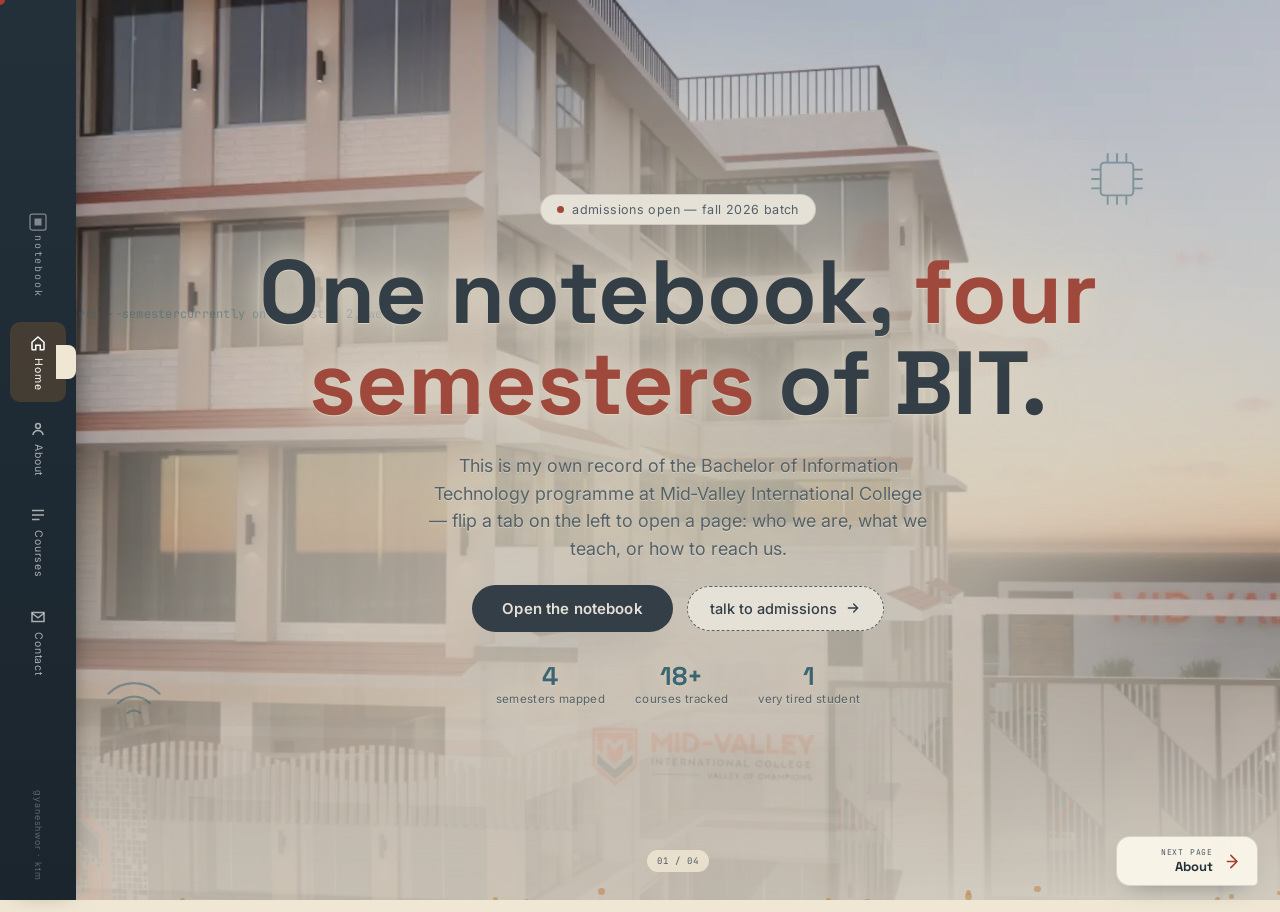
==== commit b9461029: "Home image added" ====
--- a/index.html
+++ b/index.html
@@ -41,6 +41,7 @@
 </nav>
 
 <main id="main" class="book-page hero-page">
+  <div class="hero-reflect" aria-hidden="true"></div>
   <div class="hero-particles" aria-hidden="true"></div>
 
   <div class="doodle" data-parallax="0.4" style="top:16%;right:10%;width:70px;height:70px" aria-hidden="true">
--- a/style.css
+++ b/style.css
@@ -645,8 +645,33 @@
 .mini-card p { font-size: 0.82rem; color: var(--ink-soft); }
 .mini-card:focus-visible { outline: 2px solid var(--amber); outline-offset: 3px; }
 
+/* Semester card "burst" — plays before the modal opens */
+.mini-card.is-bursting {
+  pointer-events: none;
+  animation: cardBurst 0.55s cubic-bezier(0.2, 0.8, 0.2, 1) both;
+}
+.mini-card.is-bursting::after {
+  content: '';
+  position: absolute;
+  inset: 0;
+  border-radius: var(--radius-md);
+  background: radial-gradient(circle at center, rgba(201, 123, 46, 0.55), rgba(44, 95, 111, 0.18) 55%, transparent 75%);
+  animation: cardRing 0.55s ease-out both;
+  pointer-events: none;
+}
+@keyframes cardBurst {
+  0%   { transform: rotate(var(--rot, 0deg)) scale(1); box-shadow: var(--shadow-soft); }
+  45%  { transform: rotate(0deg) scale(1.14); box-shadow: 0 0 0 5px rgba(201, 123, 46, 0.4), var(--shadow-lift); }
+  100% { transform: rotate(0deg) scale(1); box-shadow: var(--shadow-soft); }
+}
+@keyframes cardRing {
+  from { transform: scale(0.5); opacity: 0.95; }
+  to   { transform: scale(1.7); opacity: 0; }
+}
+
 .testimonial-zone {
-  flex: 1;
+  flex: 0 1 auto;
+  max-height: 36vh;
   min-height: 0;
   margin: 3vh 4vw max(4vh, var(--turn-space));
   border-radius: var(--radius-lg);
@@ -912,3 +937,72 @@
   .testimonial-track p.quote { font-size: 1.08rem; }
   .postcard-shell { transform: scale(0.92); }
 }
+
+/* ===== Home hero: photo background (fade + reflection) ===== */
+/* Scope: home page only. Other pages keep the notebook paper look. */
+body[data-page="home"] .book-page {
+  background-color: var(--paper);
+  background-image: url('Image.jpeg');
+  background-size: cover;
+  background-position: center;
+  filter: contrast(0.82);
+}
+/* Kill the torn-page edge strip on home */
+body[data-page="home"] .book-page::after { display: none; }
+
+/* Readability scrim + edge fade so the ink text stays legible over the photo */
+body[data-page="home"] .hero-page::before {
+  content: '';
+  position: absolute;
+  inset: 0;
+  z-index: 1;
+  pointer-events: none;
+  background:
+    radial-gradient(ellipse at center, rgba(239,230,211,0.78) 0%, rgba(239,230,211,0.55) 42%, rgba(239,230,211,0) 72%),
+    linear-gradient(to top, rgba(239,230,211,0.94), rgba(239,230,211,0.18) 40%, rgba(239,230,211,0) 58%);
+}
+
+/* Home hero text legibility: soft paper glow + solid backing for translucent bits */
+body[data-page="home"] .hero-title,
+body[data-page="home"] .hero-sub,
+body[data-page="home"] .hero-fact strong,
+body[data-page="home"] .hero-fact span {
+  text-shadow: 0 1px 0 rgba(239,230,211,0.9), 0 0 24px rgba(239,230,211,0.95), 0 0 46px rgba(239,230,211,0.8);
+}
+body[data-page="home"] .tag-strip,
+body[data-page="home"] .ghost-btn {
+  background: var(--card);
+}
+
+/* Reflected copy of the photo, mirrored and fading downward */
+.hero-reflect {
+  position: absolute;
+  left: 0; right: 0; bottom: 0;
+  height: 40%;
+  z-index: 2;
+  pointer-events: none;
+  background-image: url('Image.jpeg');
+  background-size: cover;
+  background-position: center;
+  filter: contrast(0.82);
+  transform: scaleY(-1);
+  opacity: 0;
+  -webkit-mask-image: linear-gradient(to bottom, rgba(0,0,0,0.5), transparent 80%);
+          mask-image: linear-gradient(to bottom, rgba(0,0,0,0.5), transparent 80%);
+  animation: heroReflectIn 1.5s ease 0.6s both;
+}
+@keyframes heroReflectIn {
+  from { opacity: 0; }
+  to   { opacity: 0.3; }
+}
+
+/* Lift hero text above the background layers */
+body[data-page="home"] .tag-strip,
+body[data-page="home"] .hero-title,
+body[data-page="home"] .hero-sub,
+body[data-page="home"] .cta-row,
+body[data-page="home"] .hero-facts {
+  position: relative;
+  z-index: 3;
+}
+body[data-page="home"] .hero-particles { z-index: 3; }
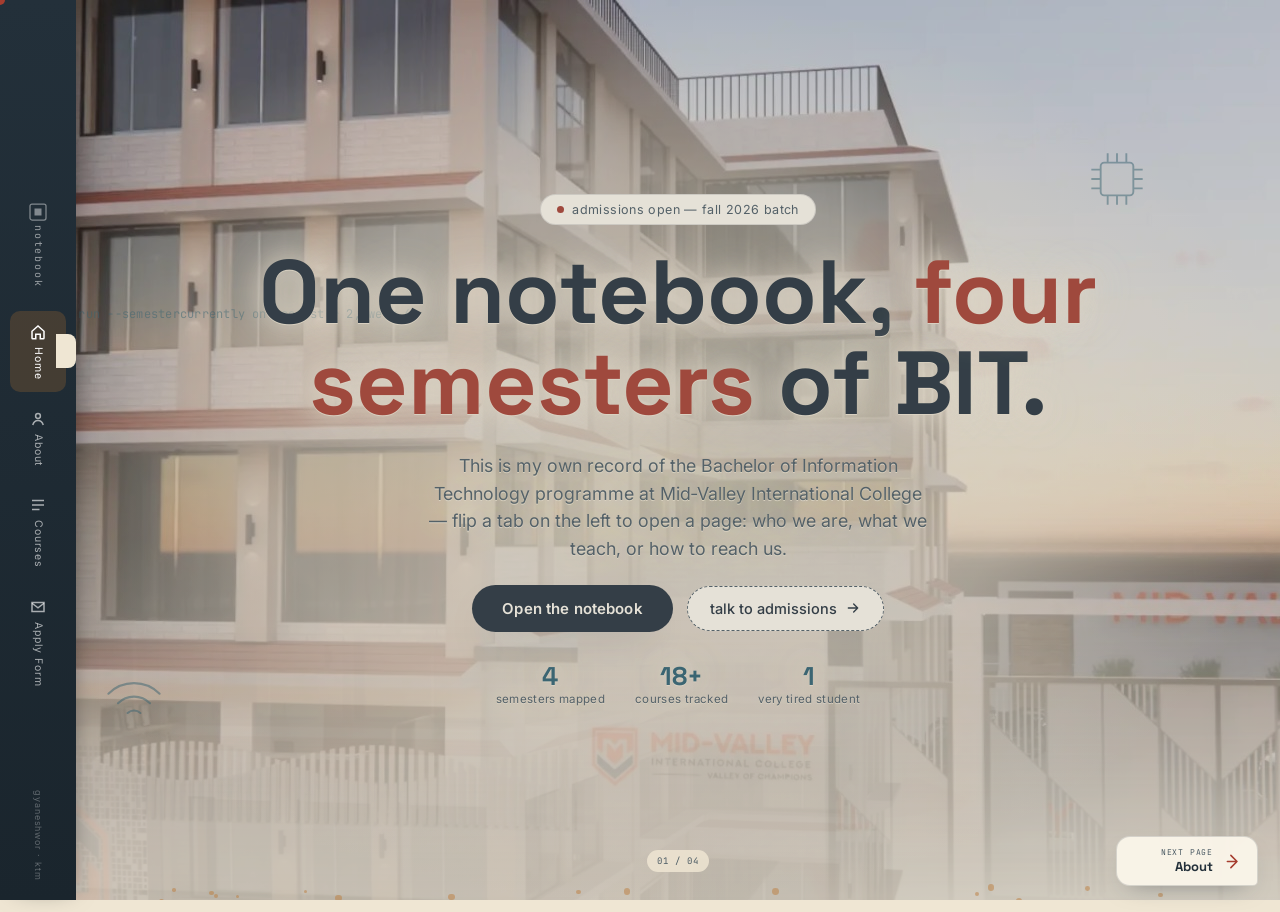
==== commit aa810e09: "added apply form" ====
--- a/index.html
+++ b/index.html
@@ -35,7 +35,7 @@
   </button>
   <button class="spine-tab" data-nav="contact.html">
     <svg viewBox="0 0 24 24" fill="none" stroke="currentColor" stroke-width="2"><path d="M4 6h16v12H4z"/><path d="M4 7l8 6 8-6"/></svg>
-    <span>Contact</span>
+    <span>Apply Form</span>
   </button>
   <span class="spine-foot">gyaneshwor &middot; ktm</span>
 </nav>
